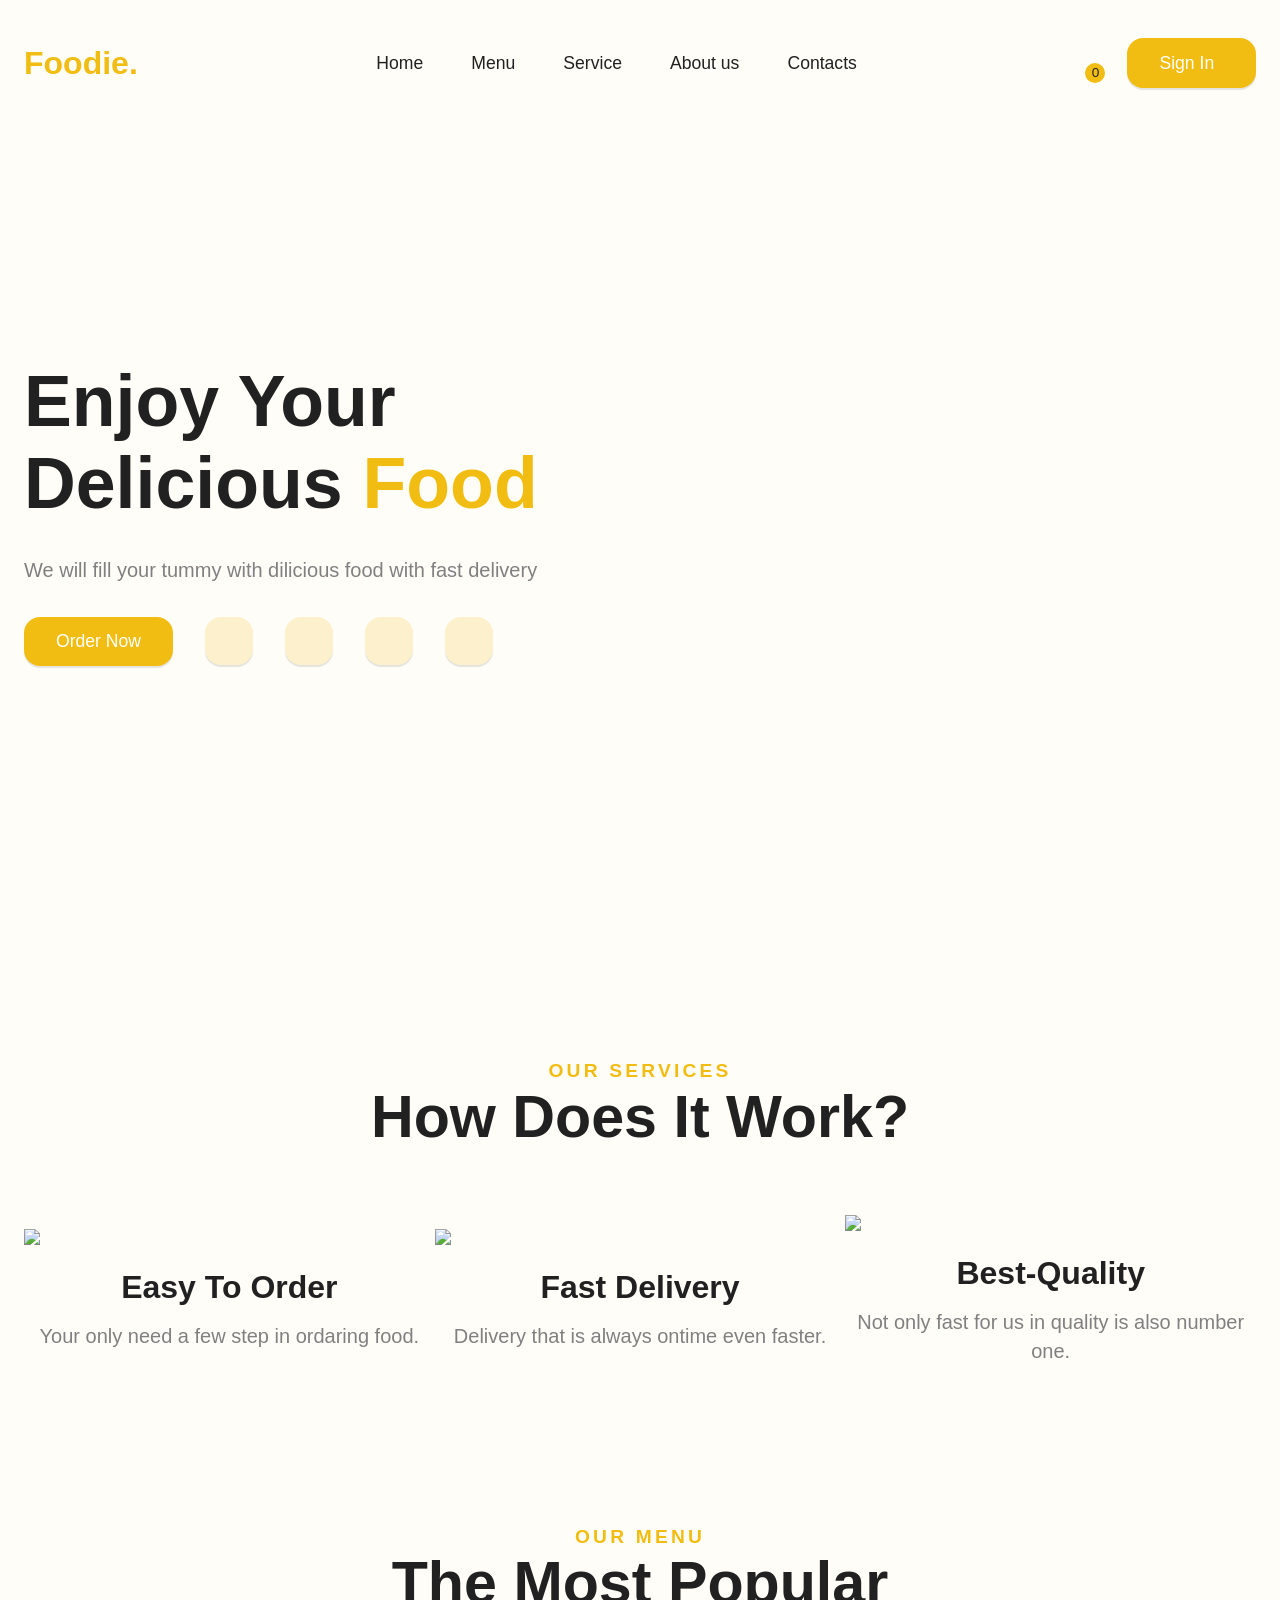
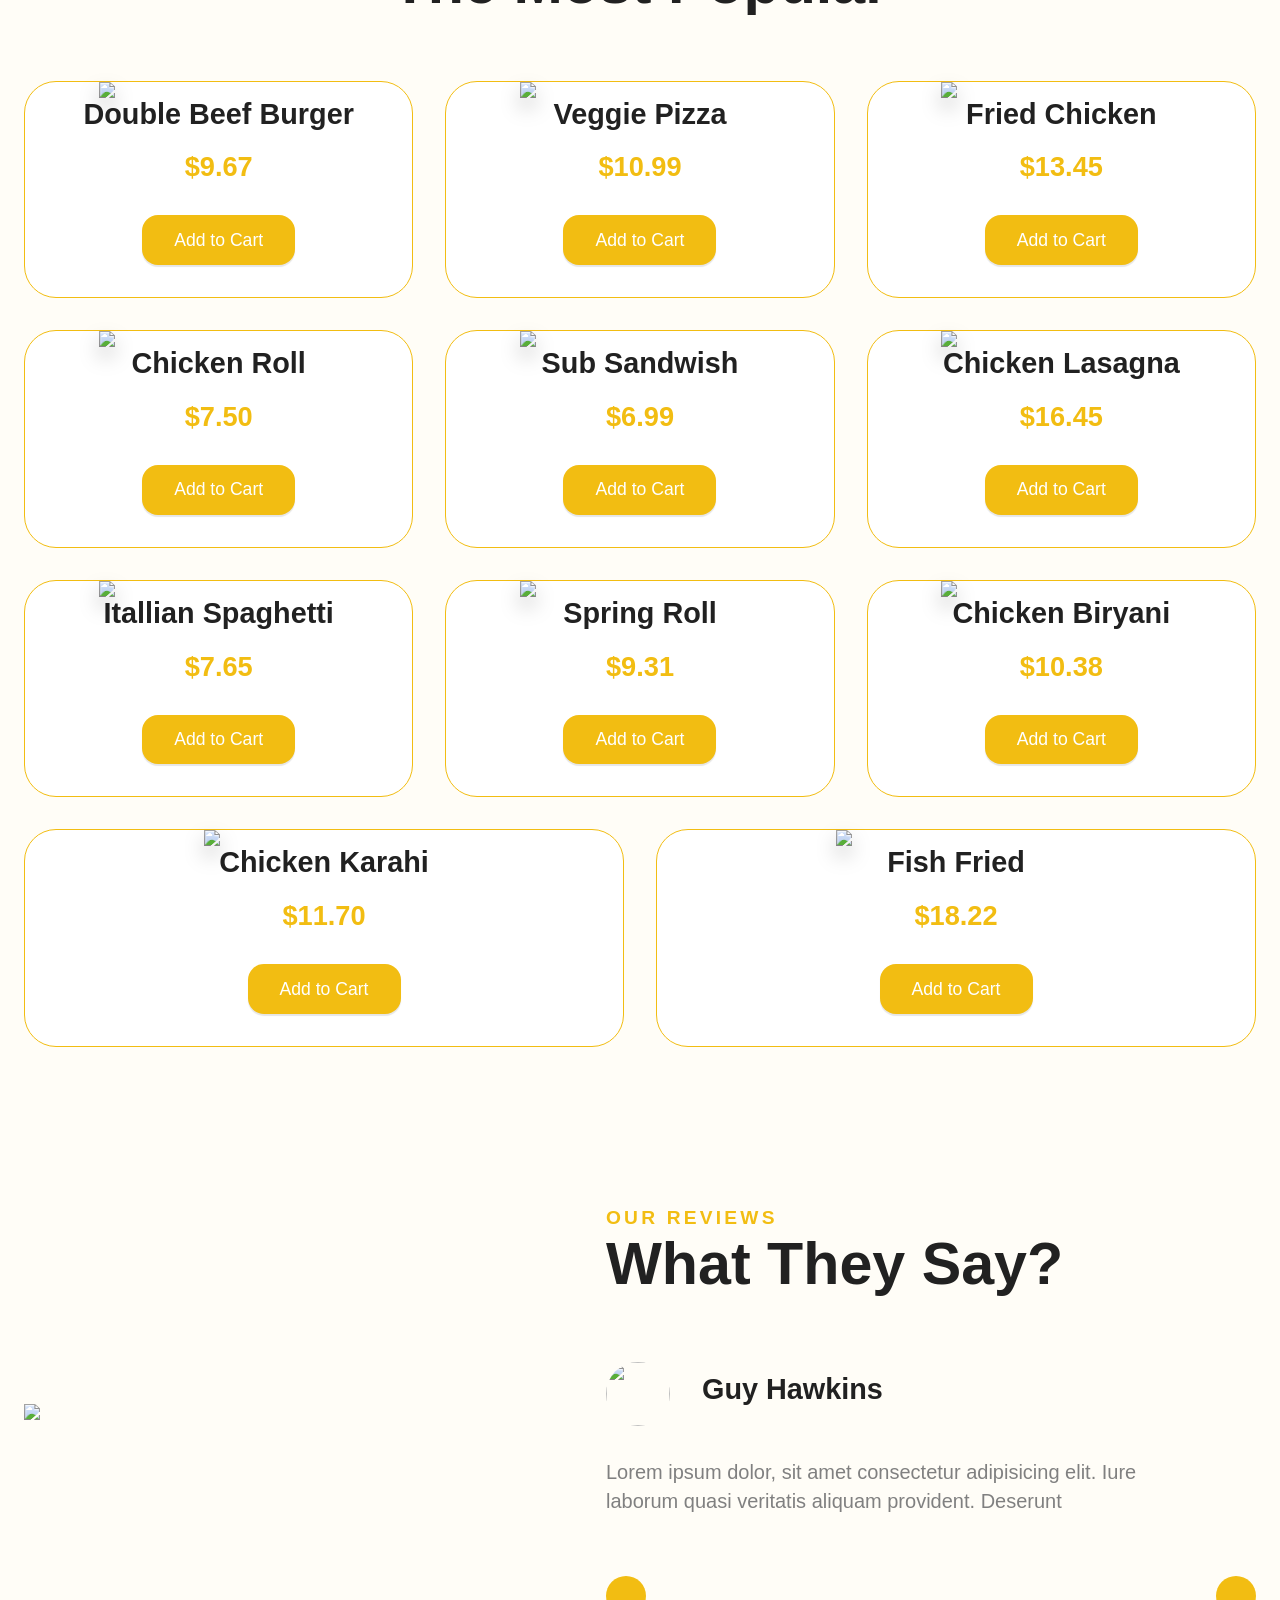
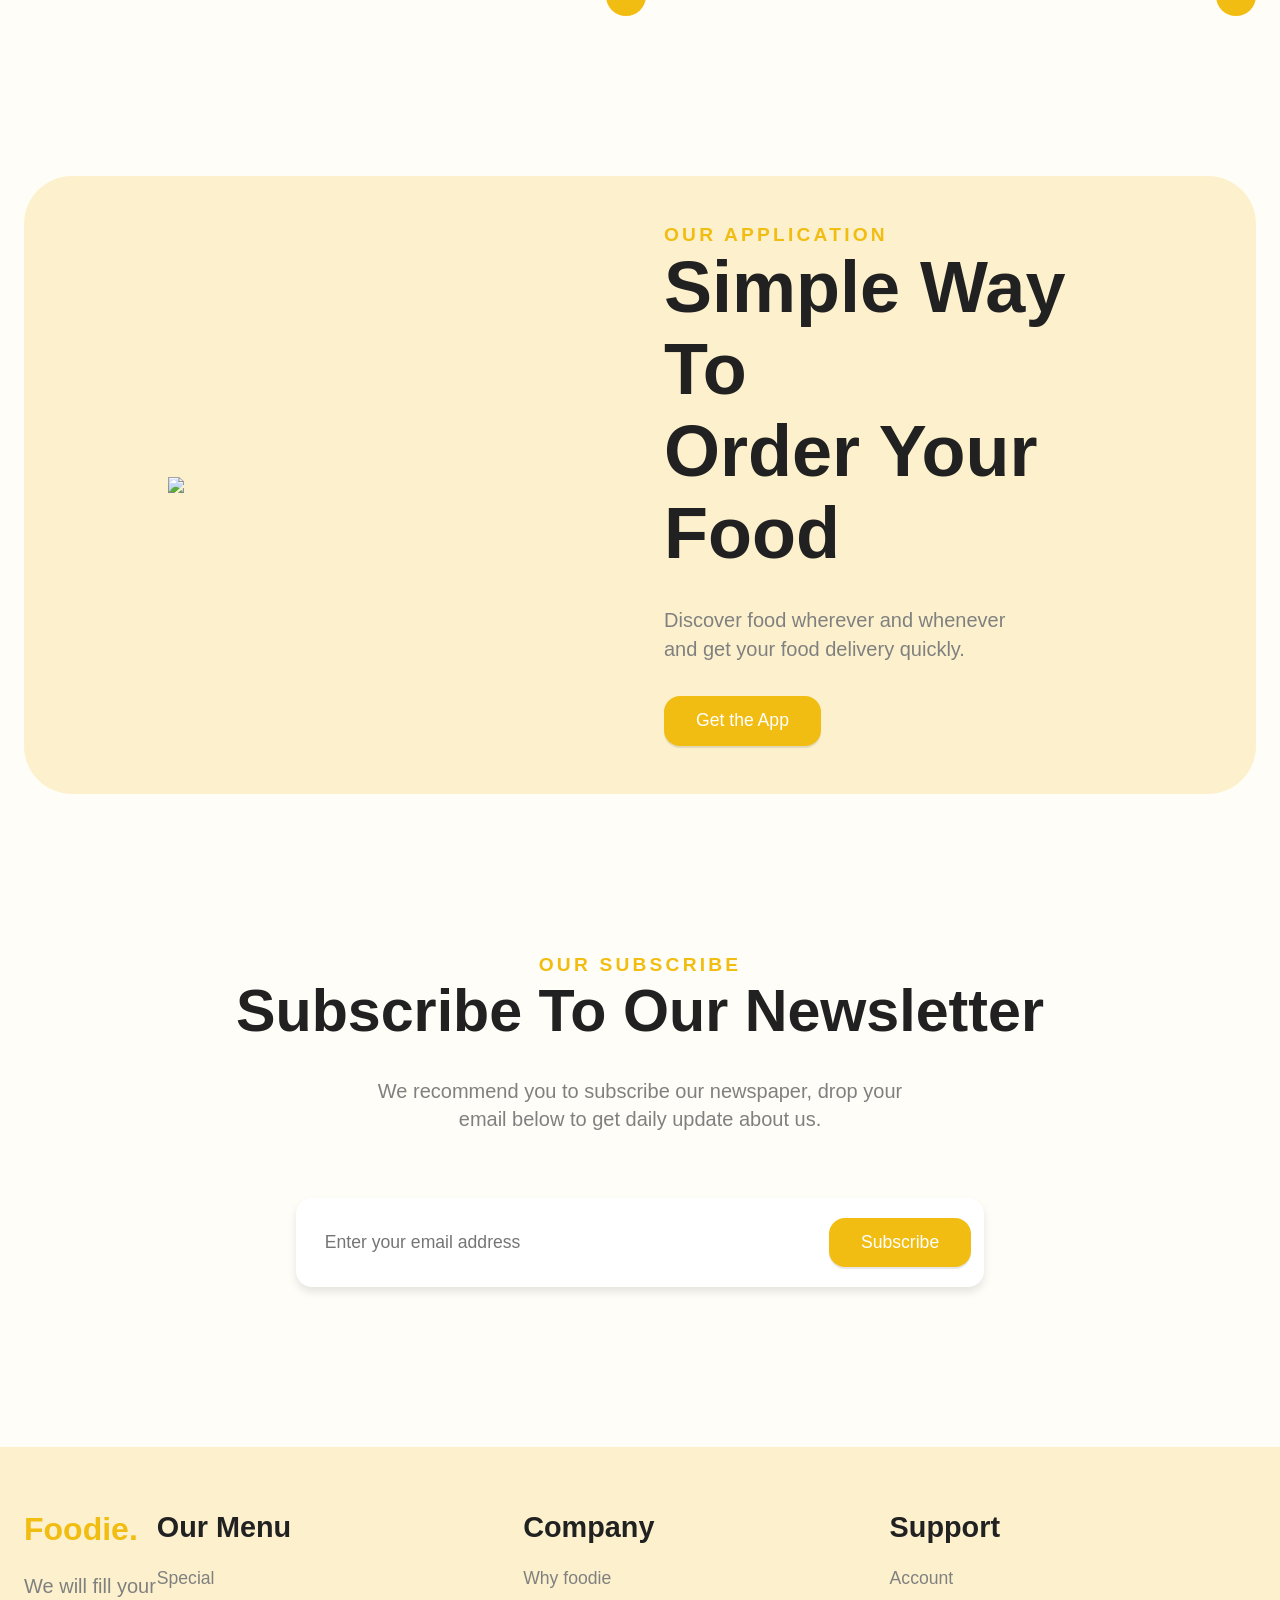
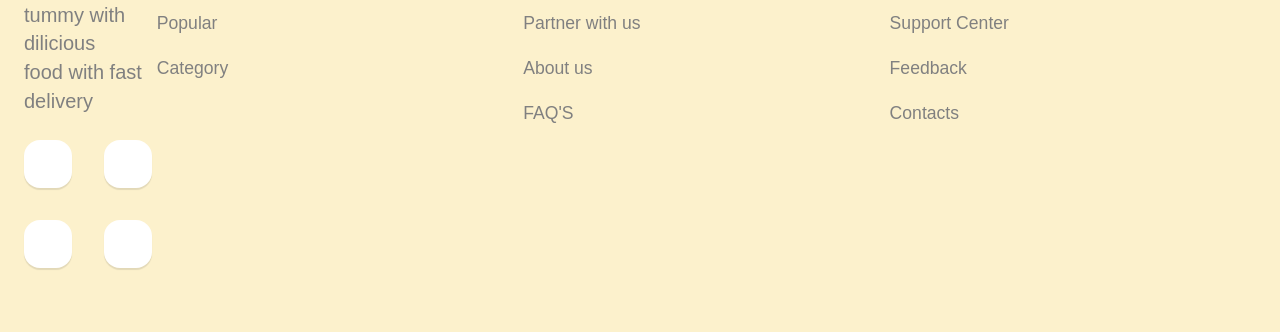
==== index.html @ f17a4cd5 "Add files via upload" ====
<!DOCTYPE html>
<html lang="en">

<head>
    <meta charset="UTF-8">
    <meta name="viewport" content="width=device-width, initial-scale=1.0">
    <title>Foodie</title>
    <link rel="stylesheet" href="style.css">
    <link rel="stylesheet" href="https://cdnjs.cloudflare.com/ajax/libs/font-awesome/7.0.0/css/all.min.css">
    <link rel="stylesheet" href="https://cdn.jsdelivr.net/npm/swiper@11/swiper-bundle.min.css" />
    <link rel="stylesheet" type="text/css" href="https://cdn.jsdelivr.net/npm/toastify-js/src/toastify.min.css">
    <script defer src="script.js"></script>
</head>

<body>
    <!-- header part -->
    <header>
        <Nav class="navbar flex between wrapper">
            <a href="#" class="logo">Foodie.</a>

            <!-- Desktop menu -->

            <ul class="navlist flex gap-3">

                <li>
                    <a href="" class="select select1">Home</a>
                </li>

                <li>
                    <a href="" class="select select1">Menu</a>
                </li>

                <li>
                    <a href="" class="select select1">Service</a>
                </li>

                <li>
                    <a href="" class="select select1">About us</a>
                </li>
                <li>
                    <a href="" class="select select1">Contacts</a>
                </li>

            </ul>

            <div class="deskop-action flex gap-2">

                <a href="#" class="cart-icon">
                    <i class="fa-solid fa-bag-shopping"></i>
                    <Span class="cart-value">0</Span>
                </a>

                <a href="login.html" class="btn">
                    Sign In
                    &nbsp;
                    <i class="fa-solid fa-arrow-right-from-bracket"></i>
                </a>

                <a href="#" class="hamburger">
                    <i class="fa-solid fa-bars"></i>
                </a>
            </div>

            <!-- mobile menu -->

            <ul class="mobile-menu">
                <li>
                    <a href="" class="m-select">Home</a>
                </li>

                <li>
                    <a href="" class="m-select">Menu</a>
                </li>

                <li>
                    <a href="" class="m-select">Service</a>
                </li>

                <li>
                    <a href="" class="m-select">About Us</a>
                </li>

                <li>
                    <a href="" class="m-select">Contact</a>
                </li>

                <li>
                    <a href="login.html" class="btn">
                        Sign In
                        &nbsp;
                        <i class="fa-solid fa-arrow-right-from-bracket"></i>
                    </a>
                </li>
            </ul>

        </Nav>
    </header>

    <!-- Section part -->

    <main>
        <section>
            <div class="hero-section flex wrapper gap-4">
                <div class="content">
                    <h1>Enjoy Your Delicious <span>Food</span></h1>

                    <p class="para">
                        We will fill your tummy with dilicious food with fast delivery
                    </p>

                    <div class="flex gap-2">
                        <a href="#" class="btn">Order Now</a>

                        <a href="#" class="social-icon whatsapp">
                            <i class="fa-brands fa-whatsapp"></i>
                        </a>

                        <a href="#" class="social-icon">
                            <i class="fa-brands fa-instagram"></i>
                        </a>

                        <a href="#" class="social-icon ">
                            <i class="fa-brands fa-facebook-f"></i>
                        </a>

                        <a href="#" class="social-icon">
                            <i class="fa-brands fa-google-plus-g"></i>
                        </a>

                    </div>
                </div>

                <div class="image-container">
                    <img src="pics/delivery-boy.png" alt="">
                </div>
            </div>
        </section>

        <section>
            <div class="wrapper p-top">
                <div class="text-center">
                    <h5>Our Services</h5>
                    <h2>How does it work?</h2>
                </div>

                <div class="flex text-center mt-4 gap-4">

                    <div class="service-card">
                        <div class="images-container">
                            <img src="pics/easy-to-order.png">
                        </div>
                        <h3>Easy to order</h3>
                        <p>Your only need a few step in ordaring food.</p>
                    </div>

                    <div class="service-card">
                        <div class="images-container">
                            <img src="pics/fast-delivery.png">
                        </div>
                        <h3>Fast delivery</h3>
                        <p>Delivery that is always ontime even faster.</p>
                    </div>

                    <div class="service-card">
                        <div class="images-container">
                            <img src="pics/best-quality.png">
                        </div>
                        <h3>best-quality</h3>
                        <p>Not only fast for us in quality is also number one.</p>
                    </div>
                </div>
            </div>
        </section>

        <section>
            <div class="wrapper p-top">
                <div class="text-center">
                    <h5>Our Menu</h5>
                    <h2>The Most Popular</h2>
                </div>

                <div class="card-list text-center flex mt-4 gap-2">

                    <!-- <div class="order-card">
                        <div class="card-image">
                            <img src="pics/burger.png">
                        </div>
                        <h4>Double Beef Burger</h4>
                        <h4 class="price">$200</h4>
                        <a href="#" class="btn">Add to Cart</a>
                    </div> -->
                </div>

                <!-- Cart tab -->

                <div class="cart-tab">
                    <h3>Your Cart</h3>

                    <div class="cart-list">

                        <!-- <div class="iteam">
                            <div class="iteam-image">
                                <img src="pics/burger.png">
                            </div>
                            <div>
                                <h4>Double Beef Burger</h4>
                                <h4 class="iteam-total">$200</h4>
                            </div>
                            <div class="flex">
                                <a href="#" class="quatity-btn">
                                    <i class="fa-solid fa-minus"></i>
                                </a>
                                <h4 class="quantity-value">1</h4>
                                <a href="#" class="quatity-btn">
                                    <i class="fa-solid fa-plus"></i>
                                </a>
                            </div>
                        </div> -->

                    </div>

                    <div class="total-container">
                        <h4>Total:</h4>
                        <h4 class="cart-total">$0.00</h4>
                    </div>

                    <div class="btn-container flex gap-2">
                        <a href="#" class="btn close-btn">Close</a>
                        <a href="#" class="btn">Check out</a>
                    </div>
                </div>
            </div>
        </section>

        <section>
            <div class="wrapper p-top flex gap-3">
                <div class="image-container">
                    <img src="pics/delivery-boy-with-phone.png">
                </div>

                <div class="review-container">
                    <h5>Our reviews</h5>
                    <h2>What they say?</h2>

                    <div class="swiper mySwiper">

                        <div class="swiper-wrapper mt-4">

                            <div class="swiper-slide">
                                <div class="flex gap-2">
                                    <div class="profile">
                                        <img src="pics/profile1.jpeg" alt="">
                                    </div>
                                    <div>
                                        <h4>Guy Hawkins</h4>
                                        <div class="mt-half">
                                            <i class="fa-solid fa-star"></i>
                                            <i class="fa-solid fa-star"></i>
                                            <i class="fa-solid fa-star"></i>
                                            <i class="fa-solid fa-star"></i>
                                        </div>
                                    </div>
                                </div>
                                <p class="para">
                                    Lorem ipsum dolor, sit amet consectetur adipisicing elit. Iure laborum quasi
                                    veritatis aliquam provident. Deserunt
                                </p>
                            </div>

                            <div class="swiper-slide">
                                <div class="flex gap-2">
                                    <div class="profile">
                                        <img src="pics/profile2.jpeg">
                                    </div>
                                    <div>
                                        <h4>Sophia Anderson</h4>
                                        <div class="mt-half">
                                            <i class="fa-solid fa-star"></i>
                                            <i class="fa-solid fa-star"></i>
                                            <i class="fa-solid fa-star"></i>
                                            <i class="fa-solid fa-star"></i>
                                        </div>
                                    </div>
                                </div>
                                <p class="para">
                                    consectetur adipisicing elit. Incidunt voluptatibus ipsum magnam
                                    consectetur eveniet ipsa blanditiis. Nulla illum, modi repellendus, atque
                                    commodi, perspiciatis quasi neque.
                                </p>
                            </div>

                            <div class="swiper-slide">
                                <div class="flex gap-2">
                                    <div class="profile">
                                        <img src="pics/profile3.jpeg">
                                    </div>
                                    <div>
                                        <h4>Olivia Smith</h4>
                                        <div class="mt-half">
                                            <i class="fa-solid fa-star"></i>
                                            <i class="fa-solid fa-star"></i>
                                            <i class="fa-solid fa-star"></i>
                                            <i class="fa-solid fa-star"></i>
                                        </div>
                                    </div>
                                </div>
                                <p class="para">
                                    amet consectetur adipisicing elit. Incidunt voluptatibus ipsum magnam
                                    consectetur eveniet ipsa blanditiis. Nulla illum, modi repellendus, atque
                                    commodi, perspiciatis quasi neque.
                                </p>
                            </div>
                        </div>

                        <div class="flex between">
                            <a href="#" class="arrow" id="prev">
                                <i class="fa-solid fa-arrow-left"></i>
                            </a>
                            <a href="#" class="arrow" id="next">
                                <i class="fa-solid fa-arrow-right"></i>
                            </a>
                        </div>
                    </div>
                </div>
        </section>

        <section>
            <div class="wrapper p-top">
                <div class="app-container flex gap-3">
                    <div class="image-container">
                        <img src="pics/mobile-app.png">
                    </div>

                    <div class="content">
                        <h5>Our Application</h5>
                        <h2>Simple Way To <br>Order Your Food</h2>
                        <p class="para">
                            Discover food wherever and whenever <br>and get your food delivery quickly.
                        </p>
                        <a href="#" class="btn">Get the App</a>
                    </div>
                </div>

            </div>
        </section>

        <section>
            <div class="wrapper p-top">
                <div class="text-center">
                    <h5>Our subscribe</h5>
                    <h2>Subscribe To Our Newsletter</h2>
                    <p class="para m-auto">
                        We recommend you to subscribe our newspaper, drop your email below to get daily update about us.
                    </p>

                    <label class="input-container flex">
                        <input type="email" name="email" id="email" placeholder="Enter your email address"
                            autocomplete="off">
                        <a href="#" class="btn">Subscribe</a>
                    </label>
                </div>

            </div>
        </section>
    </main>

    <!-- footer part -->
    <footer>
        <div class="footer-container">
            <div class="flex wrapper gap-4">
                <div class="footer-wrapper">

                    <a href="#" class="logo">Foodie.</a>

                    <p class="mt-one-half">
                        We will fill your tummy with dilicious <br>food with fast delivery
                    </p>

                    <div class="flex gap-2 mt-one-half">

                        <a href="#" class="social-icon whatsapp">
                            <i class="fa-brands fa-whatsapp"></i>
                        </a>

                        <a href="#" class="social-icon">
                            <i class="fa-brands fa-instagram"></i>
                        </a>

                        <a href="#" class="social-icon facebok">
                            <i class="fa-brands fa-facebook-f"></i>
                        </a>

                        <a href="#" class="social-icon">
                            <i class="fa-brands fa-google-plus-g"></i>
                        </a>

                    </div>
                </div>

                <ul class="footer-wrapper">
                    <li>
                        <h4>Our Menu</h4>
                    </li>

                    <li class="mt-one-half">
                        <a href="#" class="footer-link">Special</a>
                    </li>

                    <li class="mt-one-half">
                        <a href="#" class="footer-link">Popular</a>
                    </li>

                    <li class="mt-one-half">
                        <a href="#" class="footer-link">Category</a>
                    </li>
                </ul>

                <ul class="footer-wrapper">
                    <li>
                        <h4>Company</h4>
                    </li>

                    <li class="mt-one-half">
                        <a href="#" class="footer-link">Why foodie</a>
                    </li>

                    <li class="mt-one-half">
                        <a href="#" class="footer-link">Partner with us</a>
                    </li>

                    <li class="mt-one-half">
                        <a href="#" class="footer-link">About us</a>
                    </li>

                    <li class="mt-one-half">
                        <a href="#" class="footer-link">FAQ'S</a>
                    </li>
                </ul>

                <ul class="footer-wrapper">
                    <li>
                        <h4>Support</h4>
                    </li>

                    <li class="mt-one-half">
                        <a href="#" class="footer-link">Account</a>
                    </li>

                    <li class="mt-one-half">
                        <a href="#" class="footer-link">Support Center</a>
                    </li>

                    <li class="mt-one-half">
                        <a href="#" class="footer-link">Feedback</a>
                    </li>

                    <li class="mt-one-half">
                        <a href="#" class="footer-link">Contacts</a>
                    </li>
                </ul>
            </div>
        </div>
    </footer>

    <script type="text/javascript" src="https://cdn.jsdelivr.net/npm/toastify-js/src/toastify.min.js"></script>
    <script src="https://cdn.jsdelivr.net/npm/swiper@11/swiper-bundle.min.js"></script>
</body>

</html>
---- style.css ----
*{
    padding: 0;
    margin: 0;
    box-sizing: border-box;
    font-family: sans-serif;
    /* border: .1rem solid red; */
}

:root{
    --lead: #212121;
    --gold-finger:#f2bd12;
    --eye-ball: #fffdf7;
    --hint-yellow: #fcf1cc;
    --pure-white: #fff;
}

body{
    background-color: var(--eye-ball);
}

      /* Basic styling */

a{
    font-size: 1.1rem;
    text-decoration: none;
    color: var(--lead);
}

.flex{
    display: flex;
    align-items: center;
    flex-wrap: wrap;
}

li{
    list-style: none;
}

.between{
    justify-content: space-between;
}

.gap-2{
    gap: 2rem;
}

.gap-3{
    gap: 3rem;
}

.wrapper{
    max-width: 1400px;
    margin: auto;
    padding-inline: 1.5rem;
}

img{
    max-width: 100%;
    height: auto;
    margin: auto;
    display: block;
}

.p-top{
    padding-top: 10rem;
}

.text-center{
    text-align: center;
}

.mt-4{
    margin-top: 4rem;
}

.mt-half{
    margin-top: .5rem;
}

.m-auto{
    margin: auto;
}

.mt-one-half{
    margin-top: 1.5rem;
}
         /* SECTIN ONE  */

h5{
    font-size: 1.2rem;
    letter-spacing: .2rem;
    color: var(--gold-finger);
    text-transform: uppercase;
}

h2{
    font-size: 3.7rem;
    text-transform: capitalize;
    color: var(--lead);
}

h3{
    font-size: 2rem;
    text-transform: capitalize;
    color: var(--lead);
}

.service-card h3{
    margin-top: 1.5rem;
    margin-bottom: 1rem;
}

       /* section 02 */

.order-card{
    flex: 1;
    flex-basis: 300px;
    background-color: var(--pure-white);
    padding: 0 1rem 2rem 1rem;
    border: .1rem solid var(--gold-finger);
    border-radius: 2rem;
    box-shadow:
    rgba(0, 0, 0, 0.05) 8px 8px 8px
    rgba(0, 0, 0, 0.05) 8px 8px 8px inset;
}

.order-card img{
    width: 15rem;
    filter: drop-shadow(
        rgba(0, 0, 0, 0.2) 0 10px 10px 
    );
}

h4{
    font-size: 1.8rem;
    color: var(--lead);
}

.order-card .price{
    font-size: 1.7rem;
    color: var(--gold-finger);
    padding: 1.3rem 0 2rem 0;
}

/* cart tab styling */

.cart-tab{
    background-color: var(--hint-yellow);
    position: fixed;
    inset: 0 -500px 0 auto;
    width: 27rem;
    padding-block: 2rem;
    display: flex;
    flex-direction: column;
    justify-content: center;
    align-items: center;
    z-index: 99;
     box-shadow: 
     rgba(0, 0, 0, 0.1) -10px -10px 20px;
     transition: .3s ease-in-out;
}

.cart-tab-active{
    inset: 0 0 0 auto;
}

.cart-list{
    flex: 1;
    width: 100%;
    margin-top: 1.5rem;
    overflow: auto;
}

.cart-list::-webkit-scrollbar{
    width: 0;
}

.total-container{
    width: 100%;
    background-color: var(--gold-finger);
    text-align: center;
    margin-block: 1rem;
    padding-block: 1rem;
}

.total-container h4{
    display: inline-block;
    font-size: 1.3rem;
    font-weight: 400;
}

.btn-container .btn{
    background-color: var(--lead);
    transition: .3s ease-in-out;
}

.btn-container .btn:hover{
    background-color: var(--gold-finger);
    color: var(--lead);
}

.iteam{
    display: flex;
    align-items: center;  
    gap: 1rem;
    padding: .7rem 1rem;
    transition: all .5s ease-in-out;
}

.iteam.slide-out{
    transform: translateX(50%);
}

.cart-list .iteam:nth-child(even){
    background-color: var(--eye-ball);
}

.iteam .detail{
    flex: 2;
}

.iteam .iteam-image img{
    width: 5rem;
}

.iteam h4{
    font-size: 1.3rem;
    color: var(--lead);
}

.iteam .iteam-total{
    font-weight: 400;
    margin-top: .3rem;
}

.quatity-btn{
    background-color: var(--lead);
    color: var(--pure-white);
    width: 1.7rem;
    aspect-ratio: 1;
    border-radius: 100vw;
    text-align: center;
    line-height: 1.7rem;
}

.quantity-value{
    font-size: 1.2rem;
    font-weight: 400;
    margin-inline:.6rem;
}


        /* SECTION 03 */

.swiper{
    width: 100%;
    height: 100%;
}

.review-container{
    width: 650px;
    max-width: 100%;
    flex: 1;
}

.profile{
    width: 4rem;
    aspect-ratio: 1;
    border-radius: 100vw;
    overflow: hidden;
}

.profile img{
    width: 100%;
    height: 100%;
    object-fit: cover;
}

.fa-star{
    color: var(--gold-finger);
}

.arrow{
    width: 2.5rem;
    aspect-ratio: 1;
    border-radius: 100vw;
    background-color: var(--gold-finger);
    color: var(--lead);
    text-align: center;
    line-height: 2.5rem;
}

             /* SECTION 04 */

.app-container{
    background-color: var(--hint-yellow);
    padding: 3rem 6rem;
    border-radius: 3rem;
}

.app-container .content h2{
    font-size: 4.5rem;
}

.app-container .image-container img{
    width: 25rem;
}

             /* SECTION 05 */

.input-container{
    width: 43rem;
    max-width: 100%;
    background-color: var(--pure-white);
    padding: .8rem;
    box-shadow: 
    rgba(0, 0, 0, 0.1) 0 5px 8px;
    border-radius: 1rem;
    margin: 4rem auto 0 auto;
}

input[type="email"]{
    flex: 1;
    height: 7vh;
    background-color: transparent;
    border: none;
    font-size: 1.1rem;
    padding-left: 1rem;
    
}

input[type="email"]:focus{
    outline: none;
}



          /* header styling */

.navbar{
    min-height: 14vh;
}

.select{
    position: relative;
}

.select::before{
    content: "";
    position: absolute;
    bottom: -15px;
    height: 6px;
    width: 0;
    background-color: var(--gold-finger);
    border-radius: 50px;
    transition: width 0.5s ease-in-out;
}

.select:hover:before{
    width: 100%;
}


.logo{
    font-size: 2rem;
    font-weight:bold;
    color: var(--gold-finger);
}

.btn{
    display: inline-block;
    padding: .9rem 2rem;
    background-color: var(--gold-finger);
    border-radius: 1rem;
    font-size: 1.1rem;
    color: var(--pure-white);
    box-shadow: rgba(0, 0, 0, 0.1) 0 2px 1px;
    transition: .3s ease-in-out;
}

.btn:hover{
    background-color: var(--lead);
}

.cart-icon{
    font-size: 1.3rem;
    position: relative;
}

.cart-icon .cart-value{
    position: absolute;
    top: 50%;
    right: -10px;
    font-size: .85rem;
    width: 20px;
    aspect-ratio: 1;
    border-radius: 100vw;
    background-color: var(--gold-finger);
    color: var(--lead);
    text-align: center;
    line-height: 20px;
}

.deskop-action .hamburger{
    font-size: 1.5rem;
    display: none;
}

.hamburger{
    display: none;
}

.mobile-menu{
    display:none;
}

.m-select{
    position: relative;
}

.m-select::before{
    content: "";
    position: absolute;
    bottom: -15px;
    height: 6px;
    width: 0;
    background-color: var(--gold-finger);
    border-radius: 50px;
    transition: width 0.5s ease-in-out;
}

.m-select:hover:before{
    width: 100%;
}

          /* section styling */

.hero-section{
    min-height: calc(100vh - 14vh);
}

.content,
.image-container,
.service-card{
    flex: 1;
    flex-basis: 300px;
}

h1{
    font-size: 5.6vw;
    color: var(--lead);
}

h1 span{
    color: var(--gold-finger);
}

p{
    font-size: 1.25rem;
    color: gray;
    line-height: 1.8rem;
    font-weight: 400;
}

.para{
    margin-block: 2rem;
    max-width: 550px;
}

.social-icon{
    background-color: var(--hint-yellow);
    width: 3rem;
    aspect-ratio: 1;
    border-radius: 1rem;
    font-size: 1.2rem;
    text-align: center;
    line-height: 3rem;
    box-shadow: rgba(0, 0, 0, 0.1) 0 2px 1px;
    transition: .3s ease-in-out;
}

.social-icon:hover{
    background-color: var(--lead);
    color: var(--pure-white);
}

          /* Footer styling */

.footer-container{
    margin-top: 10rem;
    padding-block: 4rem;
    background: var(--hint-yellow);
}

.footer-container .flex{
    align-items: flex-start;
}

.footer-wrapper{
    flex: 1;
    flex-basis: 300px;
}

.footer-wrapper:nth-child(1){
    flex: 2;
}

.footer-wrapper .social-icon{
    background-color: var(--pure-white);
}

.footer-wrapper .social-icon:hover{
    background-color: var(--lead);
    color: var(--pure-white);
}

.footer-link{
    color: gray;
    font-size: 1.1rem;
    transition: .3s ease-in-out;
}

.footer-link:hover{
    color: var(--lead);
}






























          /* media quries */
@media screen and (max-width: 780px){

    /* header styling */

    .navlist,
    .deskop-action .btn{
        display: none;
    }

    .deskop-action .hamburger{
        display: block;
    }

    .mobile-menu{
        display: flex;
        flex-direction: column;
        justify-content: center;
        align-items: center;
        gap: 2rem;
        position: absolute;
        top: 20%;
        left: -100%;
        transform: translateX(-50%);
        width: 20rem;
        padding: 2rem;
        background-color: var(--pure-white);
        border: .1rem solid var(--gold-finger);
        border-radius: 2rem;
        box-shadow:
         rgba(0, 0, 0, 0.05) 8px 8px 8px
         rgba(0, 0, 0, 0.05) 8px 8px 8px inset;
         transition: all .5s ease-in-out;
    }

    .mobile-menu-active{
        left: 50%;
        transform: translateX(-50%);
    }

    /* section styling */

    h1{
        font-size: 3.6rem;
    }

    .content{
        padding-top: 3rem;
    }

    .gap-2{
        gap: 1.4rem
    }

    .gap-4{
        gap: 4rem;
    }

     /* section 01 */

    h2{
        font-size: 3rem;
    }

        /* SECTION 04 */

    .app-container{
        padding: 2.2rem;
    }

    .app-container .content h2{
        font-size: 3.5rem;
    }
}
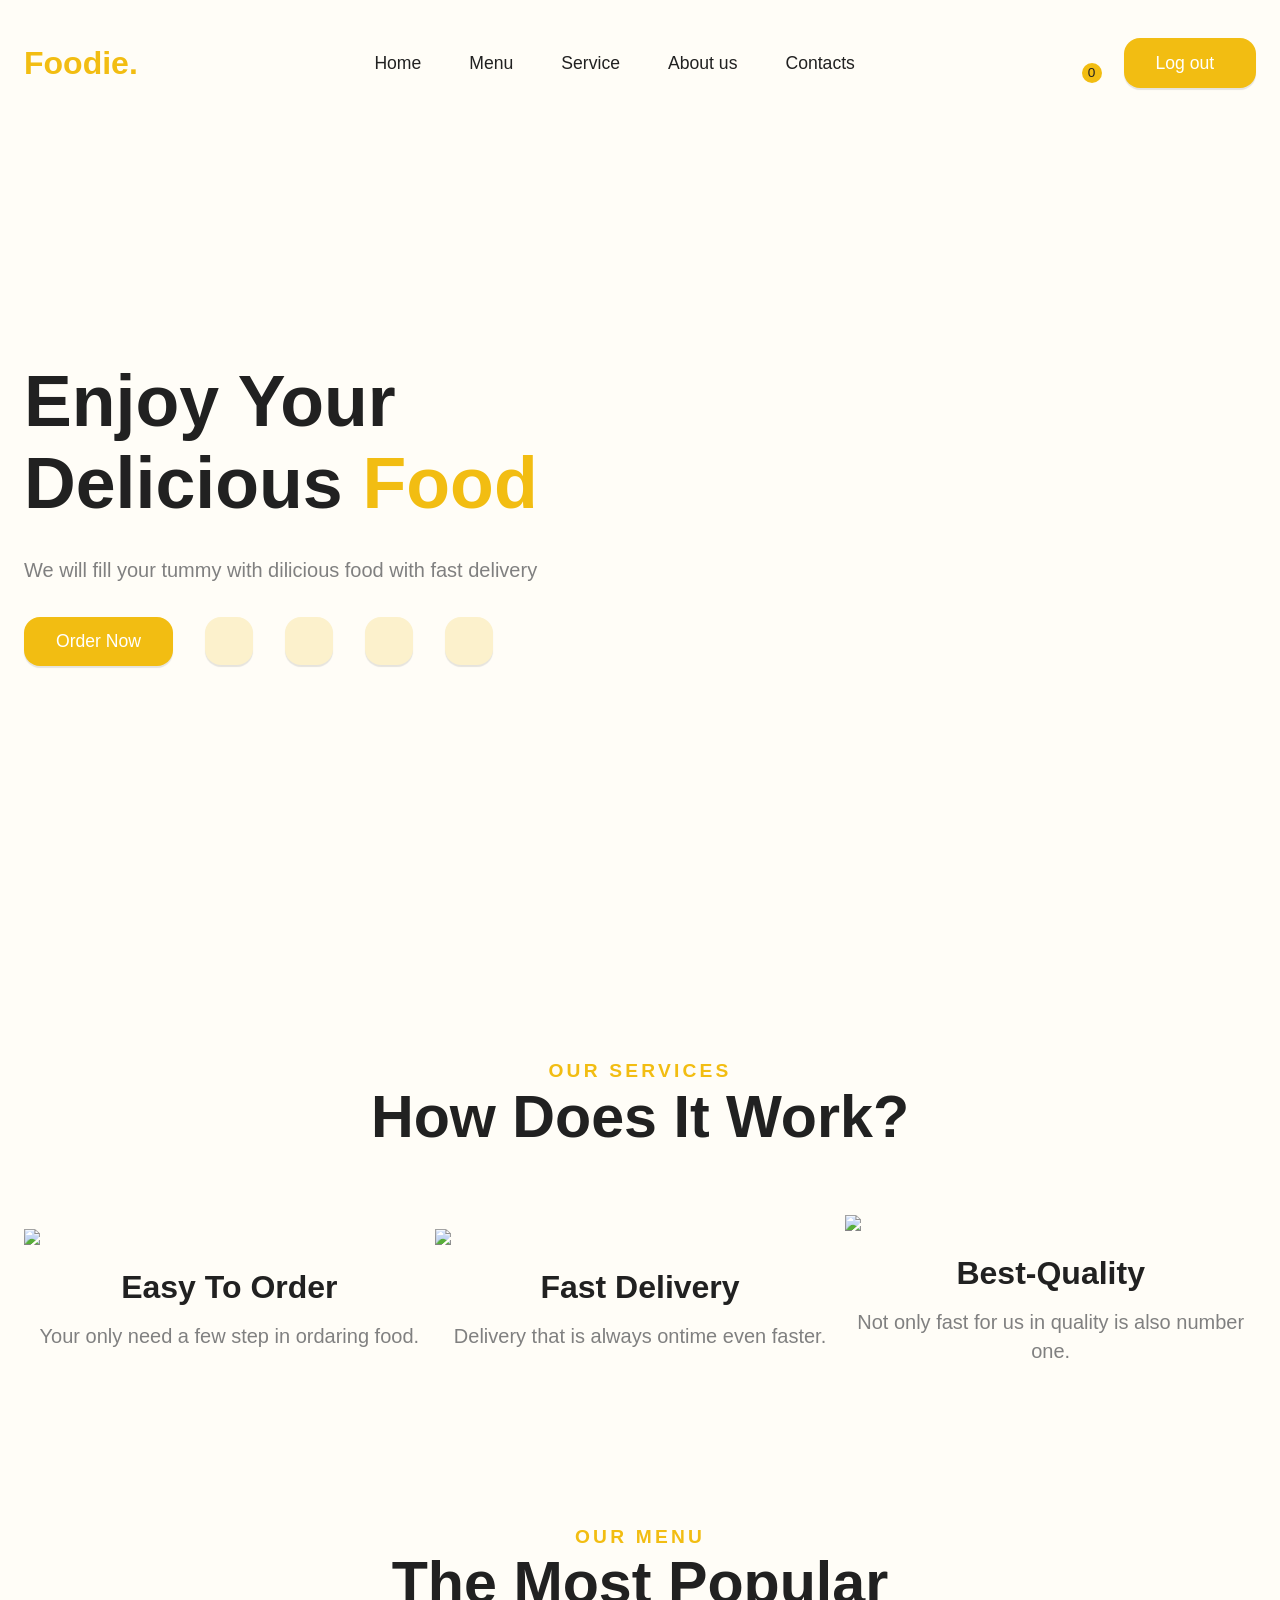
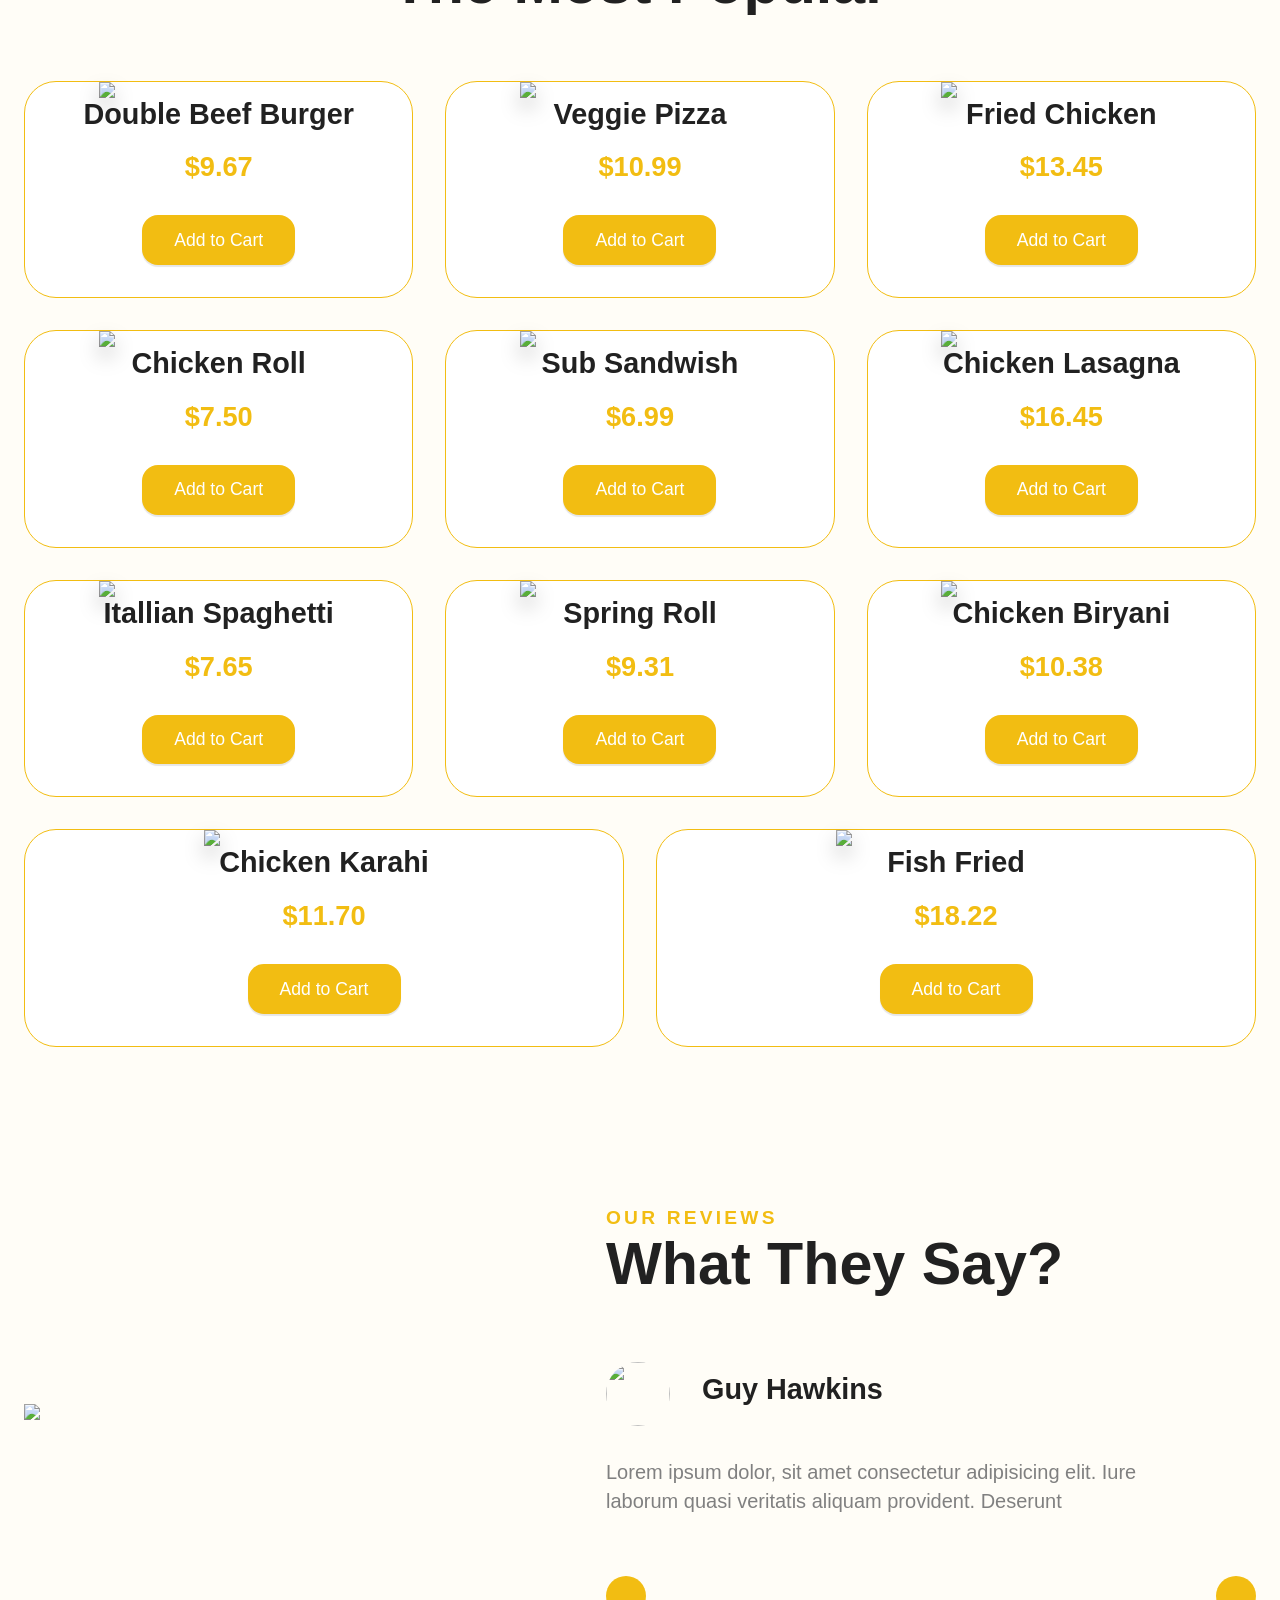
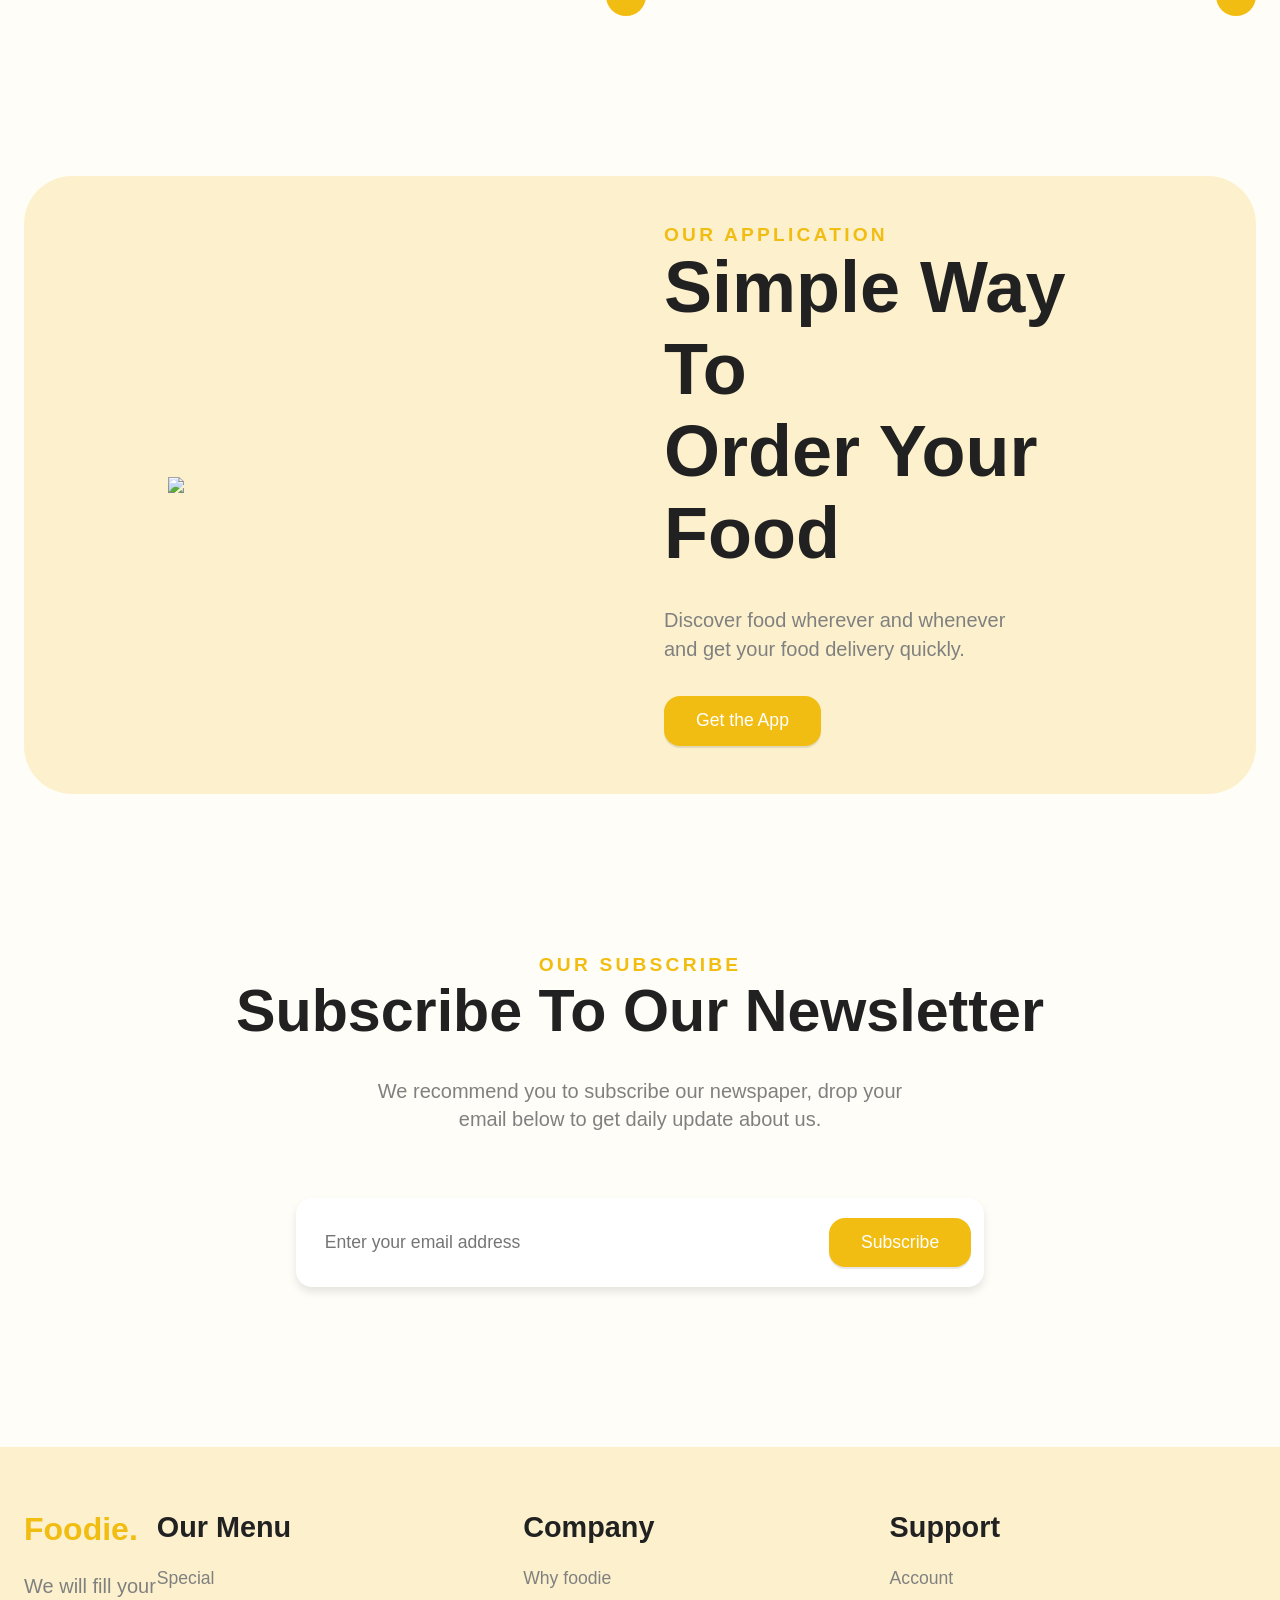
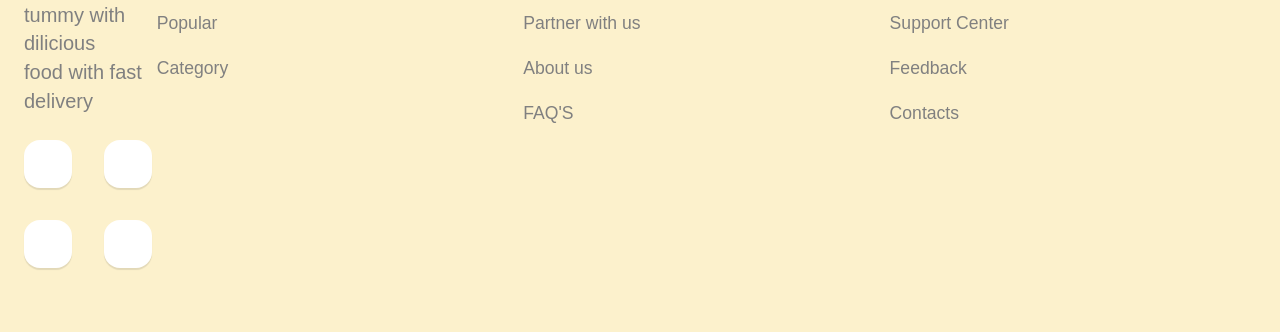
==== commit 35f2971e: "Update header for logout and fix typos Updated the header links for logout functionality and correct" ====
--- a/index.html
+++ b/index.html
@@ -51,7 +51,7 @@
                 </a>
 
                 <a href="login.html" class="btn">
-                    Sign In
+                    Log out
                     &nbsp;
                     <i class="fa-solid fa-arrow-right-from-bracket"></i>
                 </a>
@@ -86,7 +86,7 @@
 
                 <li>
                     <a href="login.html" class="btn">
-                        Sign In
+                        Log out
                         &nbsp;
                         <i class="fa-solid fa-arrow-right-from-bracket"></i>
                     </a>
@@ -466,4 +466,5 @@
     <script src="https://cdn.jsdelivr.net/npm/swiper@11/swiper-bundle.min.js"></script>
 </body>
 
-</html>+
+</html>
